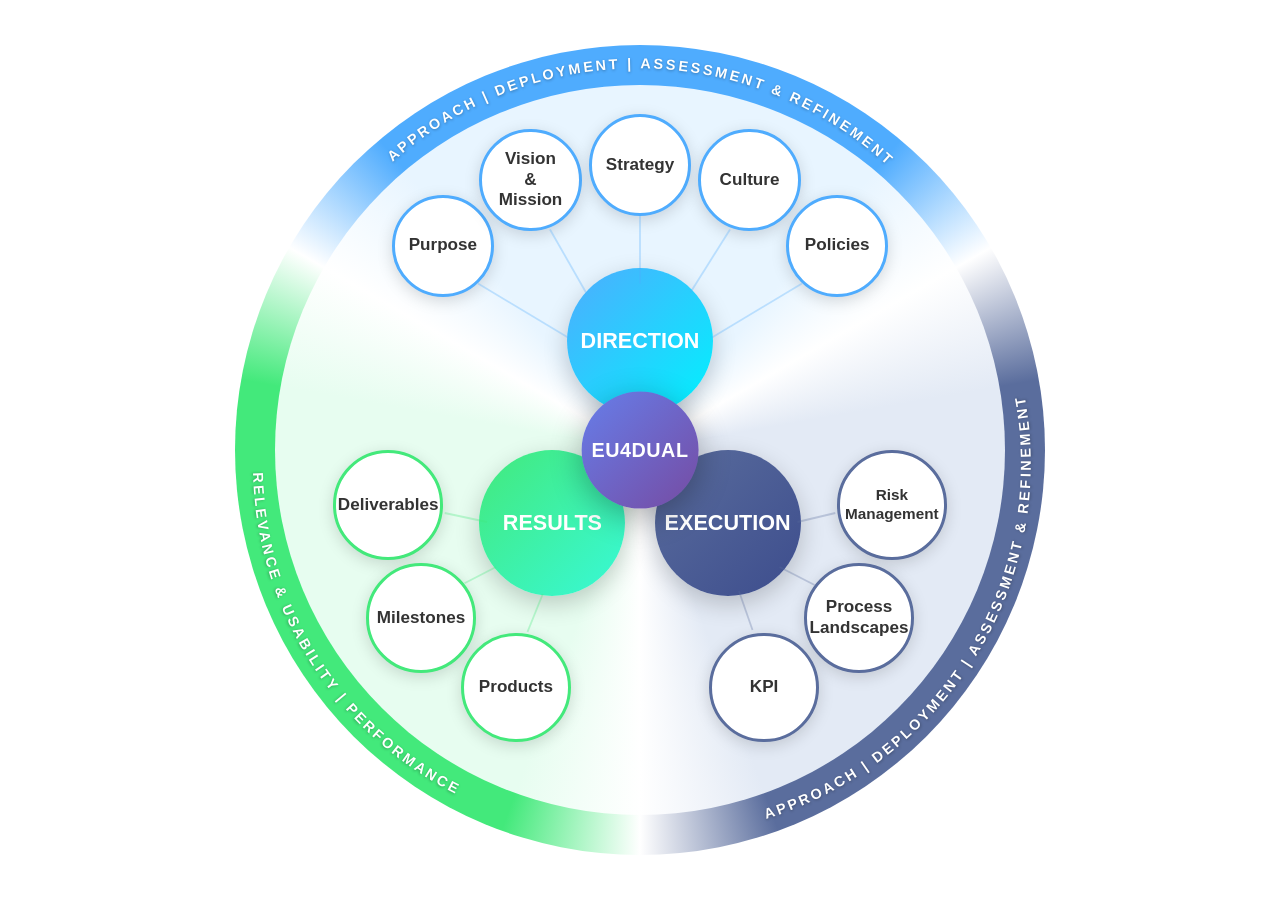
==== policy-map.html @ a27f2463 "updated policy map with new requirements" ====
<!DOCTYPE html>
<html lang="en">
<head>
    <meta charset="UTF-8">
    <meta name="viewport" content="width=device-width, initial-scale=1.0">
    <title>EU4DUAL Organizational Diagram</title>
    <style>
        * {
            margin: 0;
            padding: 0;
            box-sizing: border-box;
        }
        body {
            width: 100vw;
            height: 100vh;
            display: flex;
            justify-content: center;
            align-items: center;
            font-family: 'Segoe UI', Tahoma, Geneva, Verdana, sans-serif;
            overflow: hidden;
        }
        .main-container {
            position: relative;
            width: 90vmin;
            height: 90vmin;
            max-width: 900px;
            max-height: 900px;
        }
        .outer-circle {
            position: absolute;
            width: 100%;
            height: 100%;
            border-radius: 50%;
            background: conic-gradient(
                #4facfe 0deg,
                #4facfe 40deg,
                white 60deg,
                white 60deg,
                #5a6d9d 80deg,
                #5a6d9d 160deg,
                white 180deg,
                white 180deg,
                #43e97b 200deg,
                #43e97b 280deg,
                white 300deg,
                white 300deg,
                #4facfe 320deg,
                #4facfe 360deg
            );
            padding: 40px;
            z-index: 0;
            overflow: hidden;
        }
        .inner-background {
            width: 100%;
            height: 100%;
            border-radius: 50%;
            background: conic-gradient(
                #e8f5ff 0deg,
                #e8f5ff 40deg,
                white 60deg,
                #e3eaf5 80deg,
                #e3eaf5 160deg,
                white 180deg,
                #e7fdf0 200deg,
                #e7fdf0 280deg,
                white 300deg,
                #e8f5ff 320deg,
                #e8f5ff 360deg
            );
            position: relative;
            z-index: 1;
            overflow: hidden;
        }
        .center-circle {
            position: absolute;
            width: 16%;
            height: 16%;
            top: 50%;
            left: 50%;
            transform: translate(-50%, -50%);
            background: linear-gradient(135deg, #667eea 0%, #764ba2 100%);
            border-radius: 50%;
            display: flex;
            justify-content: center;
            align-items: center;
            color: white;
            font-weight: 900;
            font-size: 2.2vmin;
            letter-spacing: 0.5px;
            z-index: 10;
            box-shadow: 0 8px 32px rgba(0,0,0,0.3);
            transition: transform 0.3s ease, box-shadow 0.3s ease;
            cursor: pointer;
        }
        .center-circle:hover {
            transform: translate(-50%, -50%) scale(1.05);
            box-shadow: 0 12px 40px rgba(0,0,0,0.4);
        }
        .main-circle {
            position: absolute;
            width: 20%;
            height: 20%;
            border-radius: 50%;
            display: flex;
            justify-content: center;
            align-items: center;
            color: white;
            font-weight: 900;
            font-size: 2.4vmin;
            text-align: center;
            z-index: 5;
            box-shadow: 0 8px 24px rgba(0,0,0,0.2);
            transition: transform 0.3s ease, box-shadow 0.3s ease;
            cursor: pointer;
        }
        .main-circle:hover {
            transform: translateX(-50%) scale(1.05);
            box-shadow: 0 12px 32px rgba(0,0,0,0.3);
        }
        .direction {
            background: linear-gradient(135deg, #4facfe 0%, #00f2fe 100%);
            top: 25%;
            left: 50%;
            transform: translateX(-50%);
        }
        .results {
            background: linear-gradient(135deg, #43e97b 0%, #38f9d7 100%);
            bottom: 30%;
            left: 38%;
            transform: translateX(-50%);
        }
        .execution {
            background: linear-gradient(135deg, #5a6d9d 0%, #3d4d8d 100%);
            bottom: 30%;
            right: 18%;
            transform: translateX(-50%);
        }
        .small-circle {
            position: absolute;
            width: 14%;
            height: 14%;
            border-radius: 50%;
            background: white;
            display: flex;
            justify-content: center;
            align-items: center;
            color: #333;
            font-size: 1.9vmin;
            font-weight: 700;
            text-align: center;
            padding: 5px;
            z-index: 8;
            box-shadow: 0 4px 16px rgba(0,0,0,0.15);
            line-height: 1.2;
            transition: transform 0.3s ease, box-shadow 0.3s ease;
            cursor: pointer;
        }
        .small-circle:hover {
            transform: scale(1.1);
            box-shadow: 0 6px 20px rgba(0,0,0,0.25);
            border-width: 5px;
        }
        .dir-1 { top: 15%; left: 16%; border: 3px solid #4facfe; }
        .dir-2 { top: 6%; left: 28%; border: 3px solid #4facfe; }
        .dir-3 { top: 4%; left: 43%; border: 3px solid #4facfe; }
        .dir-4 { top: 6%; right: 28%; border: 3px solid #4facfe; }
        .dir-5 { top: 15%; right: 16%; border: 3px solid #4facfe; }
        .res-1 {  width: 15%;
            height: 15%; bottom: 35%; left: 8%; border: 3px solid #43e97b; }
        .res-2 {  width: 15%;
            height: 15%; bottom: 19.5%; left: 12.5%; border: 3px solid #43e97b; }
        .res-3 {  width: 15%;
            height: 15%; bottom: 10%; left: 25.5%; border: 3px solid #43e97b; }
        .exe-1 { font-size: 1.7vmin; width: 15%;
            height: 15%; bottom: 35%; right: 8%; border: 3px solid #5a6d9d; }
        .exe-2 {  width: 15%;
            height: 15%; bottom: 19.5%; right: 12.5%; border: 3px solid #5a6d9d; }
        .exe-3 {  width: 15%;
            height: 15%; bottom: 10%; right: 25.5%; border: 3px solid #5a6d9d; }
        .modal {
            display: none;
            position: fixed;
            z-index: 1000;
            left: 0;
            top: 0;
            width: 100%;
            height: 100%;
            background-color: rgba(0, 0, 0, 0.6);
            backdrop-filter: blur(5px);
        }
        .modal.active {
            display: flex;
            justify-content: center;
            align-items: center;
            animation: fadeIn 0.3s ease;
        }
        .modal-content {
            background: white;
            padding: 40px;
            border-radius: 20px;
            max-width: 600px;
            width: 90%;
            max-height: 80vh;
            overflow-y: auto;
            box-shadow: 0 20px 60px rgba(0, 0, 0, 0.3);
            position: relative;
            animation: slideUp 0.3s ease;
        }
        .modal-header {
            font-size: 2.5rem;
            font-weight: 900;
            margin-bottom: 20px;
            color: #333;
        }
        .modal-body {
            font-size: 1.1rem;
            line-height: 1.8;
            color: #555;
            margin-bottom: 20px;
        }
        .modal-link {
            display: inline-block;
            padding: 12px 24px;
            background: linear-gradient(135deg, #667eea 0%, #764ba2 100%);
            color: white;
            text-decoration: none;
            border-radius: 8px;
            font-weight: 700;
            transition: transform 0.3s ease, box-shadow 0.3s ease;
            box-shadow: 0 4px 15px rgba(0, 0, 0, 0.2);
            margin-top: 10px;
        }
        .modal-link:hover {
            transform: translateY(-2px);
            box-shadow: 0 6px 20px rgba(0, 0, 0, 0.3);
        }
        .document-item {
            margin-bottom: 15px;
            padding: 15px;
            background: #f8f9fa;
            border-radius: 8px;
            border-left: 4px solid #667eea;
        }
        .document-name {
            font-size: 1.1rem;
            font-weight: 700;
            color: #333;
            margin-bottom: 8px;
        }
        .document-link {
            display: inline-block;
            padding: 8px 16px;
            background: linear-gradient(135deg, #667eea 0%, #764ba2 100%);
            color: white;
            text-decoration: none;
            border-radius: 6px;
            font-weight: 600;
            font-size: 0.9rem;
            transition: transform 0.3s ease, box-shadow 0.3s ease;
        }
        .document-link:hover {
            transform: translateY(-2px);
            box-shadow: 0 4px 12px rgba(0, 0, 0, 0.2);
        }
        .modal-close {
            position: absolute;
            top: 15px;
            right: 20px;
            font-size: 2rem;
            font-weight: bold;
            color: #999;
            cursor: pointer;
            background: none;
            border: none;
            transition: color 0.3s ease;
        }
        .modal-close:hover {
            color: #333;
        }
        @keyframes fadeIn {
            from { opacity: 0; }
            to { opacity: 1; }
        }
        @keyframes slideUp {
            from {
                transform: translateY(50px);
                opacity: 0;
            }
            to {
                transform: translateY(0);
                opacity: 1;
            }
        }
    </style>
</head>
<body>
    <div class="main-container">
        <div class="outer-circle">
            <div class="inner-background">
                <div class="center-circle">EU4DUAL</div>
                <div class="main-circle direction" data-section-key="1">DIRECTION</div>
                <div class="main-circle results" data-section-key="2">RESULTS</div>
                <div class="main-circle execution" data-section-key="3">EXECUTION</div>
                <div class="small-circle dir-1" data-section-key="1.1">Purpose</div>
                <div class="small-circle dir-2" data-section-key="1.1.1">Vision <br>&<br> Mission</div>
                <div class="small-circle dir-3" data-section-key="1.2.1">Strategy</div>
                <div class="small-circle dir-4" data-section-key="1.1.2">Culture</div>
                <div class="small-circle dir-5" data-section-key="1.2.2" data-link="https://eu4dual.knowledgeinnovation.eu/#Report:Policy_Documentation_Report">Policies</div>
                <div class="small-circle res-1" data-section-key="2.1" data-link="https://eu4dual.knowledgeinnovation.eu/#Report:Deliverables_Kanban_Report">Deliverables</div>
                <div class="small-circle res-2" data-section-key="2.1.1" data-link="https://eu4dual.knowledgeinnovation.eu/#Report:Milestones_Report">Milestones</div>
                <div class="small-circle res-3" data-section-key="2.2.1">Products</div>
                <div class="small-circle exe-1" data-section-key="3.1" data-link="https://eu4dual.knowledgeinnovation.eu/#Report:Risks_Report">Risk Management</div>
                <div class="small-circle exe-2" data-section-key="3.2" data-link="https://eu4dual.knowledgeinnovation.eu/#Page:Process_Map">Process Landscapes</div>
                <div class="small-circle exe-3" data-section-key="3.3" data-link="https://eu4dual.knowledgeinnovation.eu/#Report:KPIs_Report">KPI</div>
            </div>
        </div>
        <svg viewBox="0 0 900 900" style="position: absolute; width: 100%; height: 100%; top: 0; left: 0; pointer-events: none; z-index: 15;">
            <defs>
                <path id="leftPath" d="M 20,475 A 410,410 0 0,0 500,870" fill="none"/>
                <path id="topPath" d="M 175,130 A 410,410 0 0,1 760,170" fill="none"/>
                <path id="rightPath" d="M 590,860 A 425,415 0 0,0 710,130" fill="none"/>
            </defs>
            <text fill="white" font-size="16" font-weight="bold" letter-spacing="3" style="text-shadow: 0 1px 3px rgba(0,0,0,0.3);">
                <textPath href="#leftPath" startOffset="0%">
                    RELEVANCE & USABILITY | PERFORMANCE
                </textPath>
            </text>
            <text fill="white" font-size="16" font-weight="bold" letter-spacing="3" style="text-shadow: 0 1px 3px rgba(0,0,0,0.3);">
                <textPath href="#topPath" startOffset="0%">
                    APPROACH | DEPLOYMENT | ASSESSMENT & REFINEMENT
                </textPath>
            </text>
            <text fill="white" font-size="16" font-weight="bold" letter-spacing="3" style="text-shadow: 0 1px 3px rgba(0,0,0,0.3);">
                <textPath href="#rightPath" startOffset="0%">
                    APPROACH | DEPLOYMENT | ASSESSMENT & REFINEMENT
                </textPath>
            </text>
        </svg>
        <svg viewBox="0 0 900 900" style="position: absolute; width: 100%; height: 100%; top: 0; left: 0; pointer-events: none; z-index: 4;">
            <line x1="370" y1="325" x2="270" y2="265" stroke="#4facfe" stroke-width="2" opacity="0.3"/>
            <line x1="390" y1="275" x2="350" y2="205" stroke="#4facfe" stroke-width="2" opacity="0.3"/>
            <line x1="450" y1="265" x2="450" y2="190" stroke="#4facfe" stroke-width="2" opacity="0.3"/>
            <line x1="506" y1="275" x2="550" y2="205" stroke="#4facfe" stroke-width="2" opacity="0.3"/>
            <line x1="530" y1="325" x2="630" y2="265" stroke="#4facfe" stroke-width="2" opacity="0.3"/>
            <line x1="280" y1="530" x2="233" y2="520" stroke="#43e97b" stroke-width="2" opacity="0.3"/>
            <line x1="290" y1="580" x2="255" y2="598" stroke="#43e97b" stroke-width="2" opacity="0.3"/>
            <line x1="342" y1="610" x2="325" y2="652" stroke="#43e97b" stroke-width="2" opacity="0.3"/>
            <line x1="625" y1="530" x2="667" y2="520" stroke="#5a6d9d" stroke-width="2" opacity="0.3"/>
            <line x1="605" y1="580" x2="644" y2="600" stroke="#5a6d9d" stroke-width="2" opacity="0.3"/>
            <line x1="560" y1="607" x2="575" y2="650" stroke="#5a6d9d" stroke-width="2" opacity="0.3"/>
        </svg>
    </div>
    <div id="modal" class="modal">
        <div class="modal-content">
            <button class="modal-close" onclick="closeModal()">&times;</button>
            <div class="modal-header" id="modal-title"></div>
            <div class="modal-body" id="modal-body"></div>
            <div id="modal-documents"></div>
        </div>
    </div>
    <script>
        const modalData = {
            '1': {
                title: 'DIRECTION',
                body: 'Strategic direction and organizational guidance.'
            },
            '1.1': {
                title: 'Purpose',
                body: 'The fundamental reason for the organization\'s existence.'
            },
            '1.1.1': {
                title: 'Vision & Mission',
                body: 'The aspirational future state and core objectives of the organization.'
            },
            '1.2.1': {
                title: 'Strategy',
                body: 'The comprehensive plan for achieving our vision and mission.'
            },
            '1.1.2': {
                title: 'Culture',
                body: 'The values, beliefs, and behaviors that shape our organization.'
            },
            '1.2.2': {
                title: 'Policies',
                body: 'The guidelines and rules that govern our operations.'
            },
            '2': {
                title: 'RESULTS',
                body: 'Outcomes, deliverables, and project achievements.'
            },
            '2.1': {
                title: 'Deliverables',
                body: 'Tangible outputs and products created by the organization.'
            },
            '2.1.1': {
                title: 'Milestones',
                body: 'Key achievements and progress markers in project timelines.'
            },
            '2.2.1': {
                title: 'Products',
                body: 'Final products and services delivered to stakeholders.'
            },
            '3': {
                title: 'EXECUTION',
                body: 'Implementation, processes, and performance metrics.'
            },
            '3.1': {
                title: 'Risk Management',
                body: 'Identifying, assessing, and mitigating organizational risks.'
            },
            '3.2': {
                title: 'Process Landscapes',
                body: 'The comprehensive view of all organizational processes.'
            },
            '3.3': {
                title: 'KPI',
                body: 'Key Performance Indicators that measure organizational success.'
            }
        };

        document.querySelectorAll('.main-circle, .small-circle').forEach(circle => {
            circle.addEventListener('click', function() {
                const sectionKey = this.getAttribute('data-section-key');
                const fileLink = this.getAttribute('data-link');
                if (sectionKey) {
                    openModal(sectionKey, fileLink);
                }
            });
        });

        function openModal(sectionKey, fileLink) {
            const title = modalData[sectionKey]?.title || 'Section ' + sectionKey;
            const description = modalData[sectionKey]?.body || '';

            document.getElementById('modal-title').textContent = title;
            document.getElementById('modal-body').textContent = description;

            // Display document link if available
            const documentsContainer = document.getElementById('modal-documents');
            documentsContainer.innerHTML = '';

            if (fileLink) {
                const docItem = document.createElement('div');
                docItem.className = 'document-item';

                const docLink = document.createElement('a');
                docLink.className = 'document-link';
                docLink.href = fileLink;
                docLink.target = '_blank';
                docLink.textContent = 'Open';

                docItem.appendChild(docLink);
                documentsContainer.appendChild(docItem);
            } else {
                const noDocsMsg = document.createElement('p');
                noDocsMsg.style.color = '#999';
                noDocsMsg.style.fontStyle = 'italic';
                noDocsMsg.textContent = 'No documents available for this section.';
                documentsContainer.appendChild(noDocsMsg);
            }

            document.getElementById('modal').classList.add('active');
        }

        function closeModal() {
            document.getElementById('modal').classList.remove('active');
        }

        document.getElementById('modal').addEventListener('click', function(e) {
            if (e.target === this) {
                closeModal();
            }
        });

        document.addEventListener('keydown', function(e) {
            if (e.key === 'Escape') {
                closeModal();
            }
        });
    </script>
</body>
</html>
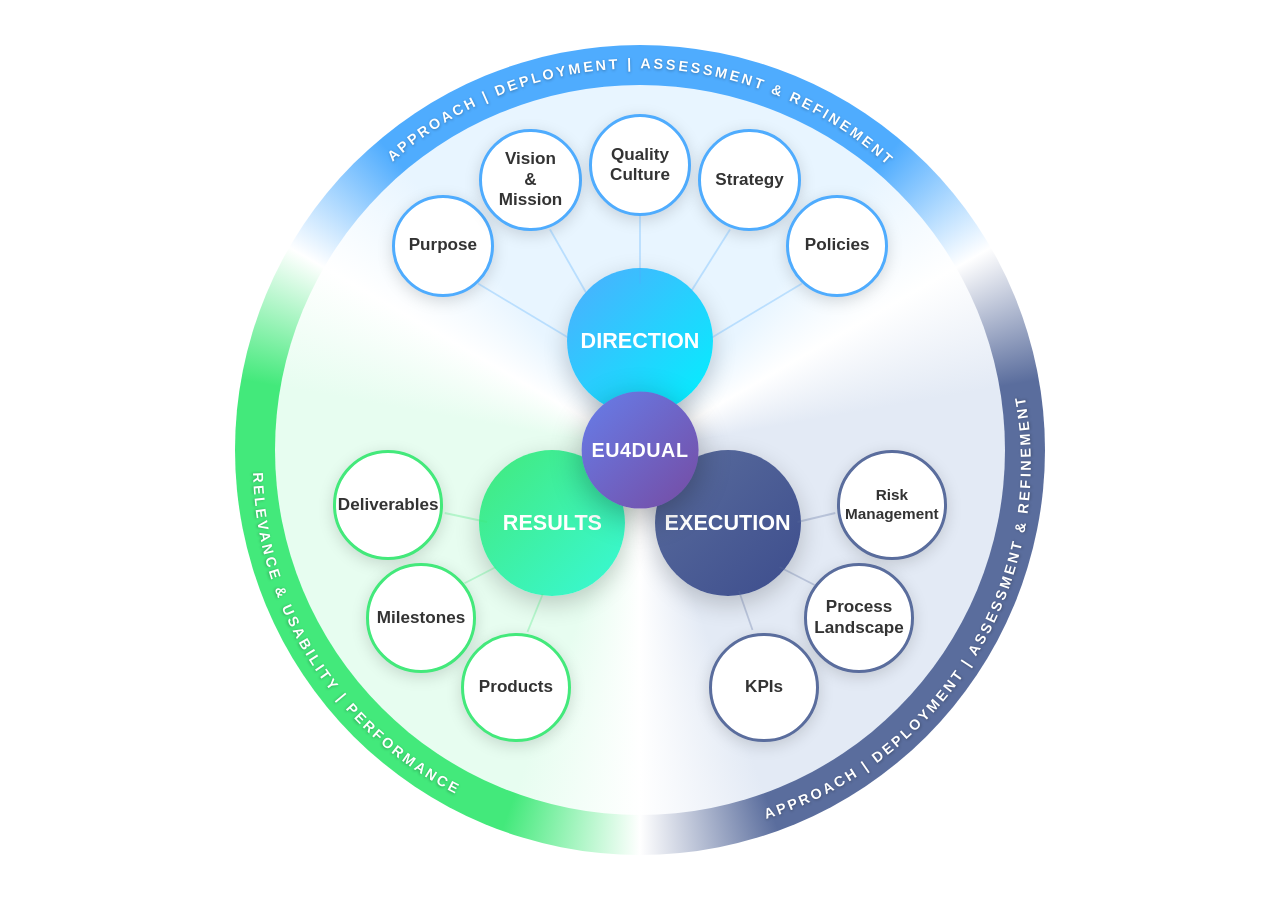
==== commit d2dfa87e: "minor label adjustments" ====
--- a/policy-map.html
+++ b/policy-map.html
@@ -304,15 +304,15 @@
                 <div class="main-circle execution" data-section-key="3">EXECUTION</div>
                 <div class="small-circle dir-1" data-section-key="1.1">Purpose</div>
                 <div class="small-circle dir-2" data-section-key="1.1.1">Vision <br>&<br> Mission</div>
-                <div class="small-circle dir-3" data-section-key="1.2.1">Strategy</div>
-                <div class="small-circle dir-4" data-section-key="1.1.2">Culture</div>
+                <div class="small-circle dir-3" data-section-key="1.1.2">Quality Culture</div>
+                <div class="small-circle dir-4" data-section-key="1.2.1">Strategy</div>
                 <div class="small-circle dir-5" data-section-key="1.2.2" data-link="https://eu4dual.knowledgeinnovation.eu/#Report:Policy_Documentation_Report">Policies</div>
                 <div class="small-circle res-1" data-section-key="2.1" data-link="https://eu4dual.knowledgeinnovation.eu/#Report:Deliverables_Kanban_Report">Deliverables</div>
                 <div class="small-circle res-2" data-section-key="2.1.1" data-link="https://eu4dual.knowledgeinnovation.eu/#Report:Milestones_Report">Milestones</div>
                 <div class="small-circle res-3" data-section-key="2.2.1">Products</div>
                 <div class="small-circle exe-1" data-section-key="3.1" data-link="https://eu4dual.knowledgeinnovation.eu/#Report:Risks_Report">Risk Management</div>
-                <div class="small-circle exe-2" data-section-key="3.2" data-link="https://eu4dual.knowledgeinnovation.eu/#Page:Process_Map">Process Landscapes</div>
-                <div class="small-circle exe-3" data-section-key="3.3" data-link="https://eu4dual.knowledgeinnovation.eu/#Report:KPIs_Report">KPI</div>
+                <div class="small-circle exe-2" data-section-key="3.2" data-link="https://eu4dual.knowledgeinnovation.eu/#Page:Process_Map">Process Landscape</div>
+                <div class="small-circle exe-3" data-section-key="3.3" data-link="https://eu4dual.knowledgeinnovation.eu/#Report:KPIs_Report">KPIs</div>
             </div>
         </div>
         <svg viewBox="0 0 900 900" style="position: absolute; width: 100%; height: 100%; top: 0; left: 0; pointer-events: none; z-index: 15;">
@@ -378,7 +378,7 @@
                 body: 'The comprehensive plan for achieving our vision and mission.'
             },
             '1.1.2': {
-                title: 'Culture',
+                title: 'Quality Culture',
                 body: 'The values, beliefs, and behaviors that shape our organization.'
             },
             '1.2.2': {
@@ -410,69 +410,53 @@
                 body: 'Identifying, assessing, and mitigating organizational risks.'
             },
             '3.2': {
-                title: 'Process Landscapes',
+                title: 'Process Landscape',
                 body: 'The comprehensive view of all organizational processes.'
             },
             '3.3': {
-                title: 'KPI',
+                title: 'KPIs',
                 body: 'Key Performance Indicators that measure organizational success.'
             }
         };
-
+        
         document.querySelectorAll('.main-circle, .small-circle').forEach(circle => {
             circle.addEventListener('click', function() {
                 const sectionKey = this.getAttribute('data-section-key');
                 const fileLink = this.getAttribute('data-link');
-                if (sectionKey) {
-                    openModal(sectionKey, fileLink);
+                
+                if (fileLink) {
+                    // If the element has a link, open it in a new tab
+                    window.open(fileLink, '_blank');
+                } else if (sectionKey) {
+                    // If no link but has a section key, open the modal
+                    openModal(sectionKey);
                 }
             });
         });
-
-        function openModal(sectionKey, fileLink) {
+        
+        function openModal(sectionKey) {
             const title = modalData[sectionKey]?.title || 'Section ' + sectionKey;
             const description = modalData[sectionKey]?.body || '';
-
+            
             document.getElementById('modal-title').textContent = title;
             document.getElementById('modal-body').textContent = description;
-
-            // Display document link if available
-            const documentsContainer = document.getElementById('modal-documents');
-            documentsContainer.innerHTML = '';
-
-            if (fileLink) {
-                const docItem = document.createElement('div');
-                docItem.className = 'document-item';
-
-                const docLink = document.createElement('a');
-                docLink.className = 'document-link';
-                docLink.href = fileLink;
-                docLink.target = '_blank';
-                docLink.textContent = 'Open';
-
-                docItem.appendChild(docLink);
-                documentsContainer.appendChild(docItem);
-            } else {
-                const noDocsMsg = document.createElement('p');
-                noDocsMsg.style.color = '#999';
-                noDocsMsg.style.fontStyle = 'italic';
-                noDocsMsg.textContent = 'No documents available for this section.';
-                documentsContainer.appendChild(noDocsMsg);
-            }
-
+            
+            // Clear the documents container
+            document.getElementById('modal-documents').innerHTML = '';
+            
             document.getElementById('modal').classList.add('active');
         }
-
+        
         function closeModal() {
             document.getElementById('modal').classList.remove('active');
         }
-
+        
         document.getElementById('modal').addEventListener('click', function(e) {
             if (e.target === this) {
                 closeModal();
             }
         });
-
+        
         document.addEventListener('keydown', function(e) {
             if (e.key === 'Escape') {
                 closeModal();
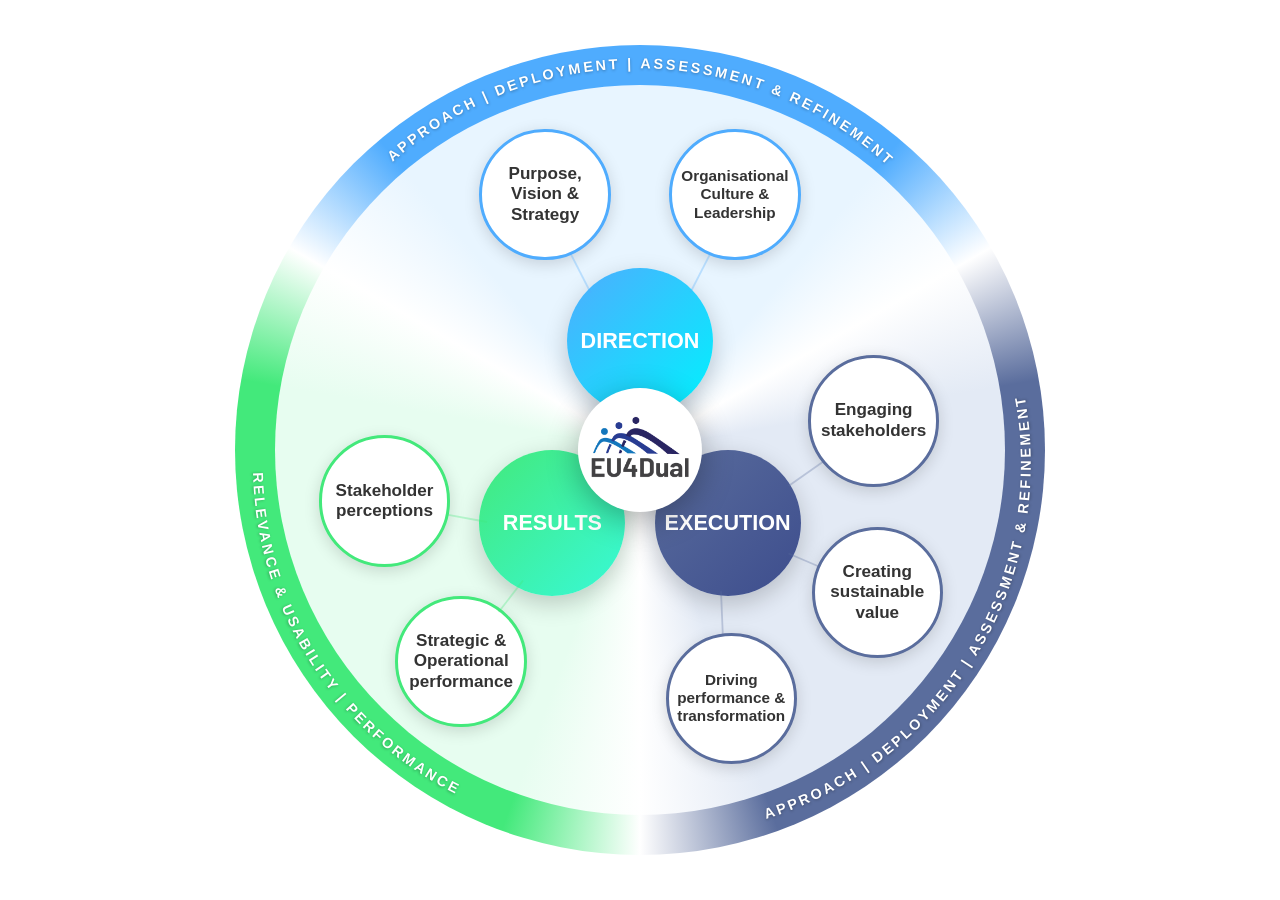
==== commit 4a8552cc: "updated policy map with 3 levels display, added eu4dual logo" ====
--- a/policy-map.html
+++ b/policy-map.html
@@ -74,28 +74,31 @@
         }
         .center-circle {
             position: absolute;
-            width: 16%;
-            height: 16%;
+            width: 17%;
+            height: 17%;
             top: 50%;
             left: 50%;
             transform: translate(-50%, -50%);
-            background: linear-gradient(135deg, #667eea 0%, #764ba2 100%);
+            background: white;
             border-radius: 50%;
             display: flex;
             justify-content: center;
             align-items: center;
-            color: white;
-            font-weight: 900;
-            font-size: 2.2vmin;
-            letter-spacing: 0.5px;
             z-index: 10;
             box-shadow: 0 8px 32px rgba(0,0,0,0.3);
             transition: transform 0.3s ease, box-shadow 0.3s ease;
             cursor: pointer;
-        }
-        .center-circle:hover {
+            overflow: hidden;
+        }
+        /* .center-circle:hover {
             transform: translate(-50%, -50%) scale(1.05);
             box-shadow: 0 12px 40px rgba(0,0,0,0.4);
+        } */
+        .center-circle img {
+            width: 80%;
+            height: 80%;
+            object-fit: contain;
+            display: block;
         }
         .main-circle {
             position: absolute;
@@ -136,10 +139,10 @@
             right: 18%;
             transform: translateX(-50%);
         }
-        .small-circle {
+        .medium-circle {
             position: absolute;
-            width: 14%;
-            height: 14%;
+            width: 18%;
+            height: 18%;
             border-radius: 50%;
             background: white;
             display: flex;
@@ -147,7 +150,7 @@
             align-items: center;
             color: #333;
             font-size: 1.9vmin;
-            font-weight: 700;
+            font-weight: 600;
             text-align: center;
             padding: 5px;
             z-index: 8;
@@ -156,28 +159,113 @@
             transition: transform 0.3s ease, box-shadow 0.3s ease;
             cursor: pointer;
         }
-        .small-circle:hover {
+        .medium-circle:hover {
             transform: scale(1.1);
             box-shadow: 0 6px 20px rgba(0,0,0,0.25);
             border-width: 5px;
         }
-        .dir-1 { top: 15%; left: 16%; border: 3px solid #4facfe; }
-        .dir-2 { top: 6%; left: 28%; border: 3px solid #4facfe; }
-        .dir-3 { top: 4%; left: 43%; border: 3px solid #4facfe; }
-        .dir-4 { top: 6%; right: 28%; border: 3px solid #4facfe; }
-        .dir-5 { top: 15%; right: 16%; border: 3px solid #4facfe; }
-        .res-1 {  width: 15%;
-            height: 15%; bottom: 35%; left: 8%; border: 3px solid #43e97b; }
-        .res-2 {  width: 15%;
-            height: 15%; bottom: 19.5%; left: 12.5%; border: 3px solid #43e97b; }
-        .res-3 {  width: 15%;
-            height: 15%; bottom: 10%; left: 25.5%; border: 3px solid #43e97b; }
-        .exe-1 { font-size: 1.7vmin; width: 15%;
-            height: 15%; bottom: 35%; right: 8%; border: 3px solid #5a6d9d; }
-        .exe-2 {  width: 15%;
-            height: 15%; bottom: 19.5%; right: 12.5%; border: 3px solid #5a6d9d; }
-        .exe-3 {  width: 15%;
-            height: 15%; bottom: 10%; right: 25.5%; border: 3px solid #5a6d9d; }
+        .small-circle {
+            position: absolute;
+            width: 12%;
+            height: 12%;
+            border-radius: 50%;
+            background: white;
+            display: none;
+            justify-content: center;
+            align-items: center;
+            font-size: 1.4vmin;
+            font-weight: 600;
+            text-align: center;
+            padding: 5px;
+            z-index: 9;
+            box-shadow: 0 4px 16px rgba(0,0,0,0.2);
+            line-height: 1.1;
+            transition: all 0.3s ease;
+            cursor: pointer;
+            opacity: 0;
+            border: 3px solid;
+        }
+        .small-circle.visible {
+            display: flex;
+            animation: popIn 0.3s ease forwards;
+        }
+        .small-circle:hover {
+            transform: scale(1.15);
+            box-shadow: 0 6px 24px rgba(0,0,0,0.3);
+            color: white !important;
+        }
+        /* Direction small circles */
+        .small-circle[data-parent="1.2.1"] {
+            color: #4facfe;
+            border-color: #4facfe;
+        }
+        .small-circle[data-parent="1.2.1"]:hover {
+            background: #4facfe;
+        }
+        /* Results small circles */
+        .small-circle[data-parent="2.1"],
+        .small-circle[data-parent="2.2.1"] {
+            color: #43e97b;
+            border-color: #43e97b;
+        }
+        .small-circle[data-parent="2.1"]:hover,
+        .small-circle[data-parent="2.2.1"]:hover {
+            background: #43e97b;
+        }
+        /* Execution small circles */
+        .small-circle[data-parent="3.1"],
+        .small-circle[data-parent="3.2"],
+        .small-circle[data-parent="3.3"] {
+            color: #5a6d9d;
+            border-color: #5a6d9d;
+        }
+        .small-circle[data-parent="3.1"]:hover,
+        .small-circle[data-parent="3.2"]:hover,
+        .small-circle[data-parent="3.3"]:hover {
+            background: #5a6d9d;
+        }
+        @keyframes popIn {
+            from {
+                opacity: 0;
+                transform: scale(0.5);
+            }
+            to {
+                opacity: 1;
+                transform: scale(1);
+            }
+        }
+        .dir-2 {top: 6%; left: 28%; border: 3px solid #4facfe; }
+        .dir-4 { font-size: 1.7vmin; top: 6%; right: 28%; border: 3px solid #4facfe; }
+        .res-1 {  width: 18%; height: 18%; bottom: 34%; left: 6%; border: 3px solid #43e97b; }
+        .res-3 {  width: 18%; height: 18%; bottom: 12%; left: 16.5%; border: 3px solid #43e97b; }
+        .exe-1 {  width: 18%; height: 18%; bottom: 45%; right: 9%; border: 3px solid #5a6d9d; }
+        .exe-2 {  width: 18%; height: 18%; bottom: 21.5%; right: 8.5%; border: 3px solid #5a6d9d; }
+        .exe-3 { font-size: 1.7vmin; width: 18%; height: 18%; bottom: 7%; right: 28.5%; border: 3px solid #5a6d9d; }
+
+        /* Small circle positions - DIRECTION (Organisational Culture & Leadership 1.2.1) */
+        .dir-small-1 { top: 10%; right: 18%; }
+        .dir-small-2 { top: 22%; right: 28%; }
+        .dir-small-3 { top: 0.5%; right: 40.5%; }
+
+        /* Small circle positions - RESULTS (Stakeholder perceptions 2.1) */
+        .res-small-1 { bottom: 27%; left: 9%; }
+
+        /* Small circle positions - RESULTS (Strategic & Operational performance 2.2.1) */
+        .res-small-2 { bottom: 21%; left: 8%; }
+        .res-small-3 { bottom: 7%; left: 30%; }
+
+        /* Small circle positions - EXECUTION (Engaging stakeholders 3.1) */
+        .exe-small-1 { bottom: 52%; right: 25%; }
+        .exe-small-2 { bottom: 42%; right: 0.5%; }
+
+        /* Small circle positions - EXECUTION (Creating sustainable value 3.2) */
+        .exe-small-3 { bottom: 33%; right: 1.5%; }
+        .exe-small-4 { bottom: 12%; right: 14%; }
+
+        /* Small circle positions - EXECUTION (Driving performance & transformation 3.3) */
+        .exe-small-5 { bottom: 10%; right: 18%; }
+        .exe-small-6 { bottom: 1.5%; right: 41%; }
+        .exe-small-7 { bottom: 19.5%; right: 40.5%; }
         .modal {
             display: none;
             position: fixed;
@@ -298,21 +386,47 @@
     <div class="main-container">
         <div class="outer-circle">
             <div class="inner-background">
-                <div class="center-circle">EU4DUAL</div>
+                <div class="center-circle">
+                    <img src="./eu4dual_logo.png" alt="EU4DUAL Logo" onerror="console.error('Failed to load logo:', this.src); this.style.display='none';">
+                </div>
                 <div class="main-circle direction" data-section-key="1">DIRECTION</div>
                 <div class="main-circle results" data-section-key="2">RESULTS</div>
                 <div class="main-circle execution" data-section-key="3">EXECUTION</div>
-                <div class="small-circle dir-1" data-section-key="1.1">Purpose</div>
-                <div class="small-circle dir-2" data-section-key="1.1.1">Vision <br>&<br> Mission</div>
-                <div class="small-circle dir-3" data-section-key="1.1.2">Quality Culture</div>
-                <div class="small-circle dir-4" data-section-key="1.2.1">Strategy</div>
-                <div class="small-circle dir-5" data-section-key="1.2.2" data-link="https://eu4dual.knowledgeinnovation.eu/#Report:Policy_Documentation_Report">Policies</div>
-                <div class="small-circle res-1" data-section-key="2.1" data-link="https://eu4dual.knowledgeinnovation.eu/#Report:Deliverables_Kanban_Report">Deliverables</div>
-                <div class="small-circle res-2" data-section-key="2.1.1" data-link="https://eu4dual.knowledgeinnovation.eu/#Report:Milestones_Report">Milestones</div>
-                <div class="small-circle res-3" data-section-key="2.2.1">Products</div>
-                <div class="small-circle exe-1" data-section-key="3.1" data-link="https://eu4dual.knowledgeinnovation.eu/#Report:Risks_Report">Risk Management</div>
-                <div class="small-circle exe-2" data-section-key="3.2" data-link="https://eu4dual.knowledgeinnovation.eu/#Page:Process_Map">Process Landscape</div>
-                <div class="small-circle exe-3" data-section-key="3.3" data-link="https://eu4dual.knowledgeinnovation.eu/#Report:KPIs_Report">KPIs</div>
+              
+                <div class="medium-circle dir-2" data-section-key="1.1.1">Purpose, Vision & Strategy</div>
+                <div class="medium-circle dir-4" data-section-key="1.2.1" data-has-children="true">Organisational Culture & Leadership</div>
+              
+                <div class="medium-circle res-1" data-section-key="2.1" data-has-children="true">Stakeholder perceptions</div>
+                <div class="medium-circle res-3" data-section-key="2.2.1" data-has-children="true">Strategic & Operational performance</div>
+              
+                <div class="medium-circle exe-1" data-section-key="3.1" data-has-children="true">Engaging stakeholders</div>
+                <div class="medium-circle exe-2" data-section-key="3.2" data-has-children="true">Creating sustainable value</div>
+                <div class="medium-circle exe-3" data-section-key="3.3" data-has-children="true">Driving performance & transformation </div>
+
+                <!-- Third level circles for Organisational Culture & Leadership (1.2.1) -->
+                <div class="small-circle dir-small-1" data-parent="1.2.1" data-section-key="1.2.1.1">Quality Culture</div>
+                <div class="small-circle dir-small-2" data-parent="1.2.1" data-section-key="1.2.1.2">Policies</div>
+                <div class="small-circle dir-small-3" data-parent="1.2.1" data-section-key="1.2.1.3">Governance</div>
+
+                <!-- Third level circles for Stakeholder perceptions (2.1) -->
+                <div class="small-circle res-small-1" data-parent="2.1" data-section-key="2.1.1" data-link="https://eu4dual.knowledgeinnovation.eu/#Report:Deliverables_Kanban_Report">Products</div>
+
+                <!-- Third level circles for Strategic & Operational performance (2.2.1) -->
+                <div class="small-circle res-small-2" data-parent="2.2.1" data-section-key="2.2.1.1">Deliverables</div>
+                <div class="small-circle res-small-3" data-parent="2.2.1" data-section-key="2.2.1.2">Milestones</div>
+
+                <!-- Third level circles for Engaging stakeholders (3.1) -->
+                <div class="small-circle exe-small-1" data-parent="3.1" data-section-key="3.1.1">RADAR</div>
+                <div class="small-circle exe-small-2" data-parent="3.1" data-section-key="3.1.2">Feedback-Loops</div>
+
+                <!-- Third level circles for Creating sustainable value (3.2) -->
+                <div class="small-circle exe-small-3" data-parent="3.2" data-section-key="3.2.1" data-link="https://eu4dual.knowledgeinnovation.eu/#Page:Process_Map">Impact Reports</div>
+                <div class="small-circle exe-small-4" data-parent="3.2" data-section-key="3.2.2">Best Practices</div>
+
+                <!-- Third level circles for Driving performance & transformation (3.3) -->
+                <div class="small-circle exe-small-5" data-parent="3.3" data-section-key="3.3.1" data-link="https://eu4dual.knowledgeinnovation.eu/#Page:Process_Map">Process landscape</div>
+                <div class="small-circle exe-small-6" data-parent="3.3" data-section-key="3.3.2" data-link="https://eu4dual.knowledgeinnovation.eu/#Report:KPIs_Report">KPIs</div>
+                <div class="small-circle exe-small-7" data-parent="3.3" data-section-key="3.3.3" data-link="https://eu4dual.knowledgeinnovation.eu/#Report:Risks_Report">Risk management</div>
             </div>
         </div>
         <svg viewBox="0 0 900 900" style="position: absolute; width: 100%; height: 100%; top: 0; left: 0; pointer-events: none; z-index: 15;">
@@ -337,18 +451,17 @@
                 </textPath>
             </text>
         </svg>
-        <svg viewBox="0 0 900 900" style="position: absolute; width: 100%; height: 100%; top: 0; left: 0; pointer-events: none; z-index: 4;">
-            <line x1="370" y1="325" x2="270" y2="265" stroke="#4facfe" stroke-width="2" opacity="0.3"/>
-            <line x1="390" y1="275" x2="350" y2="205" stroke="#4facfe" stroke-width="2" opacity="0.3"/>
-            <line x1="450" y1="265" x2="450" y2="190" stroke="#4facfe" stroke-width="2" opacity="0.3"/>
-            <line x1="506" y1="275" x2="550" y2="205" stroke="#4facfe" stroke-width="2" opacity="0.3"/>
-            <line x1="530" y1="325" x2="630" y2="265" stroke="#4facfe" stroke-width="2" opacity="0.3"/>
-            <line x1="280" y1="530" x2="233" y2="520" stroke="#43e97b" stroke-width="2" opacity="0.3"/>
-            <line x1="290" y1="580" x2="255" y2="598" stroke="#43e97b" stroke-width="2" opacity="0.3"/>
-            <line x1="342" y1="610" x2="325" y2="652" stroke="#43e97b" stroke-width="2" opacity="0.3"/>
-            <line x1="625" y1="530" x2="667" y2="520" stroke="#5a6d9d" stroke-width="2" opacity="0.3"/>
-            <line x1="605" y1="580" x2="644" y2="600" stroke="#5a6d9d" stroke-width="2" opacity="0.3"/>
-            <line x1="560" y1="607" x2="575" y2="650" stroke="#5a6d9d" stroke-width="2" opacity="0.3"/>
+        <svg viewBox="0 0 900 900" style="position: absolute; width: 100%; height: 100%; top: 0; left: 0; pointer-events: none; z-index: 1;">
+            
+            <line x1="395" y1="275" x2="373" y2="232" stroke="#4facfe" stroke-width="2" opacity="0.3"/>
+            <line x1="506" y1="275" x2="528" y2="232" stroke="#4facfe" stroke-width="2" opacity="0.3"/>
+            
+            <line x1="280" y1="530" x2="237" y2="522" stroke="#43e97b" stroke-width="2" opacity="0.3"/>
+            <line x1="320" y1="595" x2="293" y2="630" stroke="#43e97b" stroke-width="2" opacity="0.3"/>
+
+            <line x1="615" y1="490" x2="655" y2="462" stroke="#5a6d9d" stroke-width="2" opacity="0.3"/>
+            <line x1="615" y1="565" x2="650" y2="580" stroke="#5a6d9d" stroke-width="2" opacity="0.3"/>
+            <line x1="540" y1="607" x2="542" y2="655" stroke="#5a6d9d" stroke-width="2" opacity="0.3"/>
         </svg>
     </div>
     <div id="modal" class="modal">
@@ -374,8 +487,8 @@
                 body: 'The aspirational future state and core objectives of the organization.'
             },
             '1.2.1': {
-                title: 'Strategy',
-                body: 'The comprehensive plan for achieving our vision and mission.'
+                title: 'Organisational Culture & Leadership',
+                body: 'The values, beliefs, leadership approaches, and governance that shape our organization.'
             },
             '1.1.2': {
                 title: 'Quality Culture',
@@ -416,15 +529,78 @@
             '3.3': {
                 title: 'KPIs',
                 body: 'Key Performance Indicators that measure organizational success.'
+            },
+            // Third level - DIRECTION
+            '1.2.1.1': {
+                title: 'Quality Culture',
+                body: 'The values, beliefs, and behaviors that shape our organization and drive quality excellence.'
+            },
+            '1.2.1.2': {
+                title: 'Policies',
+                body: 'The guidelines, rules, and standards that govern our operations and decision-making.'
+            },
+            '1.2.1.3': {
+                title: 'Governance',
+                body: 'The framework of rules, practices, and processes for organizational direction and control.'
+            },
+            // Third level - RESULTS
+            '2.1.1': {
+                title: 'Products',
+                body: 'Final products and services delivered to stakeholders.'
+            },
+            '2.2.1.1': {
+                title: 'Deliverables',
+                body: 'Tangible outputs and results from project activities.'
+            },
+            '2.2.1.2': {
+                title: 'Milestones',
+                body: 'Key achievements and progress markers in project timelines.'
+            },
+            // Third level - EXECUTION
+            '3.1.1': {
+                title: 'RADAR',
+                body: 'Results, Approach, Deployment, Assessment, and Refinement methodology.'
+            },
+            '3.1.2': {
+                title: 'Feedback-Loops',
+                body: 'Continuous feedback mechanisms for stakeholder engagement.'
+            },
+            '3.2.1': {
+                title: 'Impact Reports',
+                body: 'Comprehensive reports measuring the impact and value creation.'
+            },
+            '3.2.2': {
+                title: 'Best Practices',
+                body: 'Proven methods and approaches that drive sustainable value.'
+            },
+            '3.3.1': {
+                title: 'Process Landscape',
+                body: 'The comprehensive view of all organizational processes and workflows.'
+            },
+            '3.3.2': {
+                title: 'KPIs',
+                body: 'Key Performance Indicators that measure organizational success.'
+            },
+            '3.3.3': {
+                title: 'Risk Management',
+                body: 'Identifying, assessing, and mitigating organizational risks.'
             }
         };
         
-        document.querySelectorAll('.main-circle, .small-circle').forEach(circle => {
-            circle.addEventListener('click', function() {
+        let activeParent = null;
+
+        // Main and medium circles click handlers
+        document.querySelectorAll('.main-circle, .medium-circle').forEach(circle => {
+            circle.addEventListener('click', function(e) {
+                e.stopPropagation();
                 const sectionKey = this.getAttribute('data-section-key');
+                const hasChildren = this.getAttribute('data-has-children') === 'true';
                 const fileLink = this.getAttribute('data-link');
-                
-                if (fileLink) {
+
+                // If this circle has children, show them
+                if (hasChildren) {
+                    showThirdLevelCircles(this, sectionKey);
+                } else if (fileLink) {
                     // If the element has a link, open it in a new tab
                     window.open(fileLink, '_blank');
                 } else if (sectionKey) {
@@ -432,6 +608,60 @@
                     openModal(sectionKey);
                 }
             });
+        });
+
+        // Small circles click handlers
+        document.querySelectorAll('.small-circle').forEach(circle => {
+            circle.addEventListener('click', function(e) {
+                e.stopPropagation();
+                const fileLink = this.getAttribute('data-link');
+                const sectionKey = this.getAttribute('data-section-key');
+
+                if (fileLink) {
+                    window.open(fileLink, '_blank');
+                } else if (sectionKey) {
+                    openModal(sectionKey);
+                }
+            });
+        });
+
+        function showThirdLevelCircles(parentElement, parentKey) {
+            // Hide all small circles first
+            document.querySelectorAll('.small-circle').forEach(sc => {
+                sc.classList.remove('visible');
+            });
+
+            // If clicking the same parent, toggle off
+            if (activeParent === parentKey) {
+                activeParent = null;
+                return;
+            }
+
+            activeParent = parentKey;
+
+            // Get all children of this parent
+            const children = document.querySelectorAll(`.small-circle[data-parent="${parentKey}"]`);
+            if (children.length === 0) return;
+
+            // Show children with a slight delay for each circle
+            children.forEach((child, index) => {
+                setTimeout(() => {
+                    child.classList.add('visible');
+                }, index * 100);
+            });
+        }
+
+        // Hide small circles when clicking outside (but not on modal)
+        document.addEventListener('click', function(e) {
+            // Don't hide if clicking on modal or modal content
+            if (e.target.closest('.modal') || e.target.closest('.modal-content')) {
+                return;
+            }
+
+            document.querySelectorAll('.small-circle').forEach(sc => {
+                sc.classList.remove('visible');
+            });
+            activeParent = null;
         });
         
         function openModal(sectionKey) {
@@ -452,6 +682,7 @@
         }
         
         document.getElementById('modal').addEventListener('click', function(e) {
+            e.stopPropagation(); // Prevent triggering the document click listener
             if (e.target === this) {
                 closeModal();
             }
